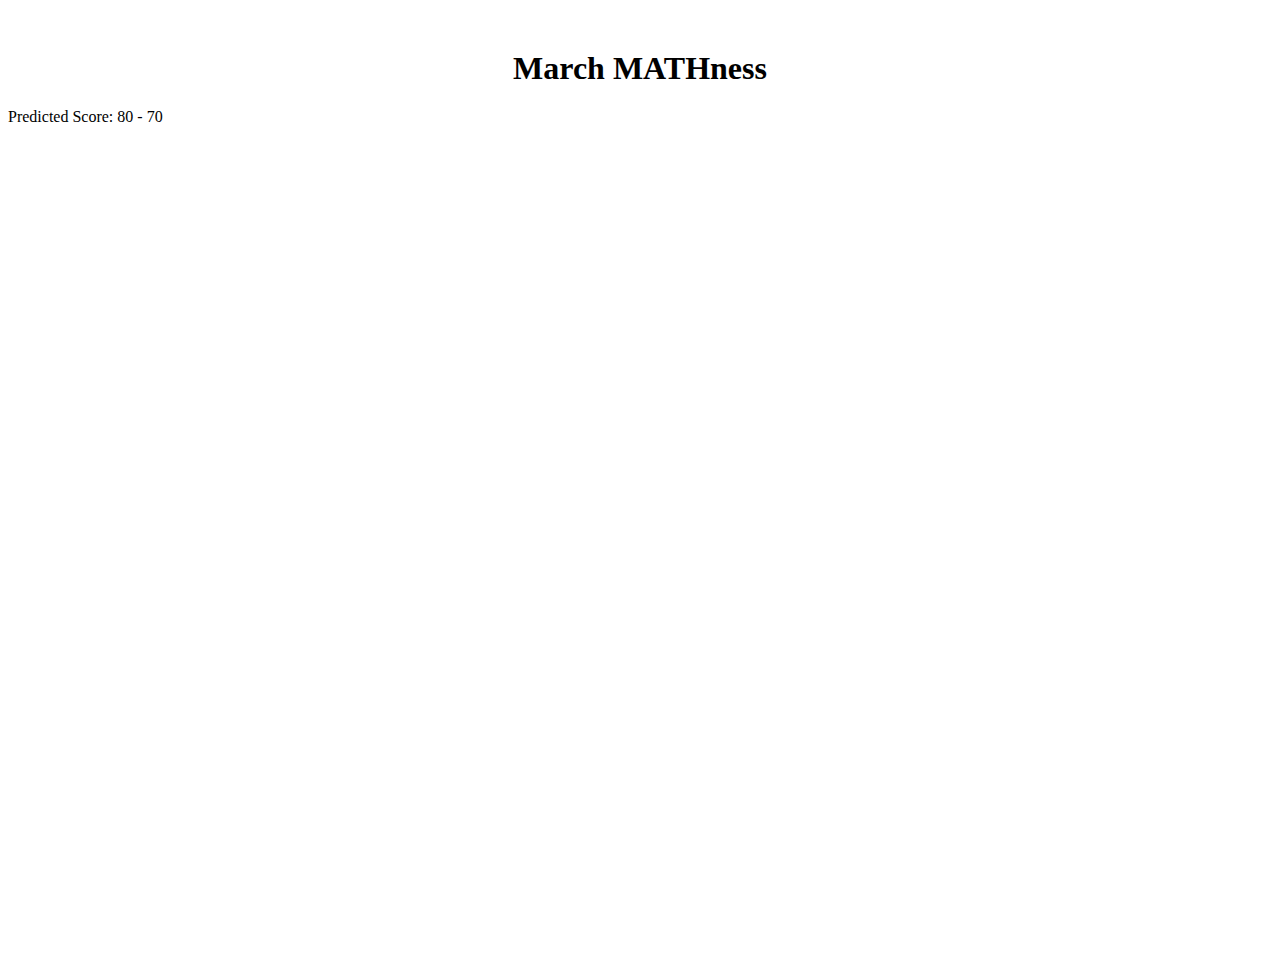
==== HTML/madness.html @ 0775f1bd "initial commit" ====
<!DOCTYPE html>
<html lang="en">
    <head>
        <meta charset="utf-8" />
        <title>My Test Graphs</title>
        <!-- import plugin script -->
        <script src='Chart.min.js'></script>
        <style>
            .header {
                margin-top: 50px;
                text-align: center;
            }
        </style>
    </head>
    <body>
        <center>
            <h1 class = "header">March MATHness</h1>
        </center>
        <p class="score"> Predicted Score: 80 - 70</p>
        <!-- line chart canvas element -->
        <canvas id="buyers" width="600" height="400"></canvas>
        <!-- line chart canvas element -->
        <canvas id="rating" width="600" height="400"></canvas>
        <!-- radar graph -->
        <canvas id="radar" width="600" height="400"></canvas>
        <script>
        // experience... % of Freshmen, Sophomore, etc. //  DO THIS
        // if win { conf coef * win margin * (27 - rank) }
        // if loss { 0 }
        // conf coef ----
        // total margin for conferences/team for conf coef // against all opponents or just conf?
        // win % against top 25 for the conf coef // done
        // win percentage against non conference teams // done
            // line chart data
            var kansas = [37,-6,51,19,7,33,6,33,15,42,13,25,28,3]; 
            var texas = [-6,11,-11,12,-6,7,10,66,2,12,2,-5,-8,3];
            var labels = [];
            for (var i = 1; i <= kansas.length; i++)
                labels.push("Game " + i.toString());
            var buyerData = {
                labels : labels,
                datasets : [
                {
                    fillColor : "rgba(0,0,255,0.4)",
                    strokeColor : "#ACC26D",
                    pointColor : "#fff",
                    pointStrokeColor : "rgba(250,0,0,0.3)", // auto fits to min/max
                    data : kansas, // for point for every label?
                    pointHitDetectionRadius : 5,
                    pointHighlightFill: "#fff",
                    pointHighlightStroke: "rgba(250,0,0,0.6)",
                },
                {
                    fillColor : "rgba(255,140,0,0.4)",
                    strokeColor : "#ACC26D",
                    pointColor : "#fff",
                    pointStrokeColor : "rgba(150,0,0,0.3)", // auto fits to min/max
                    data : texas, // for point for every label?
                    pointHighlightStroke: "rgba(150,0,0,0.6)",
                    pointHitDetectionRadius : 5
                }
                ]
            }
            // get line chart canvas
            var buyers = document.getElementById('buyers').getContext('2d');
            // draw line chart
            new Chart(buyers).Line(buyerData);

            var kansasDiff = [];
            var texasDiff = [];

            function total(arr) {
                var sum = 0;
                var arrDiff = [];
                for (var j = 0; j < arr.length; j++) {
                    arrDiff.push(sum);
                    sum += arr[j];
                }
                return arrDiff 
            }
            
            kansasDiff = total(kansas);
            texasDiff = total(texas);

            var ratingData = {
                labels : labels,
                datasets : [
                {
                    fillColor : "rgba(0,0,255,0.4)",
                    strokeColor : "#ACC26D",
                    pointColor : "#fff",
                    pointStrokeColor : "rgba(250,0,0,0.3)", // auto fits to min/max
                    data : kansasDiff, // for point for every label?
                    pointHitDetectionRadius : 5,
                    pointHighlightFill: "#fff",
                    pointHighlightStroke: "rgba(250,0,0,0.6)",
                },
                {
                    fillColor : "rgba(255,140,0,0.4)",
                    strokeColor : "#ACC26D",
                    pointColor : "#fff",
                    pointStrokeColor : "rgba(150,0,0,0.3)", // auto fits to min/max
                    data : texasDiff, // for point for every label?
                    pointHighlightStroke: "rgba(150,0,0,0.6)",
                    pointHitDetectionRadius : 5
                }
                ]
            }
            // get line chart canvas
            var rating = document.getElementById('rating').getContext('2d');
            // draw line chart
            new Chart(rating).Line(ratingData);

            var data = {
                labels: ["Points per Game","Rebounds per Game", "Assists per Game","Steals per Game", "Blocks per Game", "Turnovers per Game", "Field Goal %", "FT %", "3pt %"],
                datasets: [
                    {
                        label: "My First dataset",
                        fillColor: "rgba(220,220,220,0.2)",
                        strokeColor: "rgba(220,220,220,1)",
                        pointColor: "rgba(220,220,220,1)",
                        pointStrokeColor: "#fff",
                        pointHighlightFill: "#fff",
                        pointHighlightStroke: "rgba(220,220,220,1)",
                        data: [90, 39, 19, 9, 4, 11, 50.6, 71.7, 46.3] // Kansas
                    },
                    {
                        label: "My Second dataset",
                        fillColor: "rgba(151,187,205,0.2)",
                        strokeColor: "rgba(151,187,205,1)",
                        pointColor: "rgba(151,187,205,1)",
                        pointStrokeColor: "#fff",
                        pointHighlightFill: "#fff",
                        pointHighlightStroke: "rgba(151,187,205,1)",
                        data: [75, 37, 12, 5, 5, 12, 44.1, 62.5, 35.6] // texas
                    }
                ]
            };

            var myRadarChart = document.getElementById("radar").getContext("2d");
            new Chart(myRadarChart).Radar(data);
        </script>

    </body>
</html>
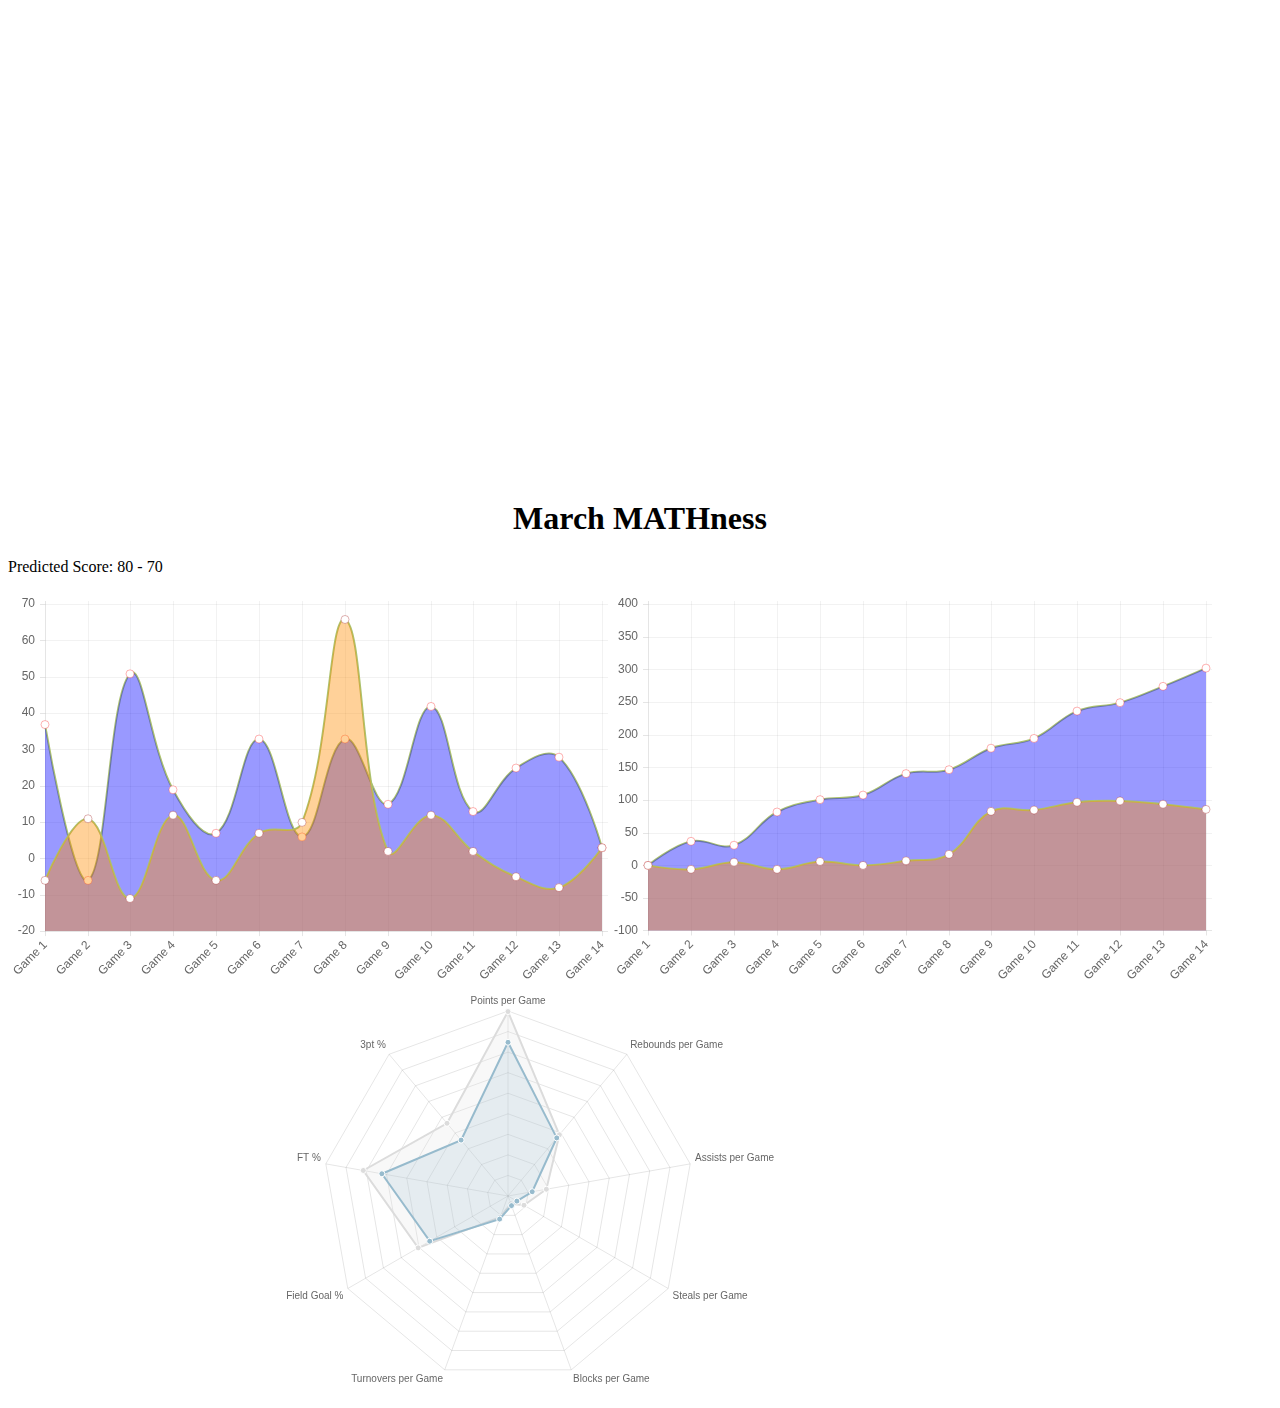
==== commit 51de567e: "more changes" ====
--- a/HTML/madness.html
+++ b/HTML/madness.html
@@ -7,7 +7,7 @@
         <script src='Chart.min.js'></script>
         <style>
             .header {
-                margin-top: 50px;
+                margin-top: 500px;
                 text-align: center;
             }
         </style>
@@ -22,16 +22,16 @@
         <!-- line chart canvas element -->
         <canvas id="rating" width="600" height="400"></canvas>
         <!-- radar graph -->
-        <canvas id="radar" width="600" height="400"></canvas>
+        <canvas id="radar" width="1000" height="400"></canvas>
         <script>
-        // experience... % of Freshmen, Sophomore, etc. //  DO THIS
+        // experience... % of Freshmen, Sophomore, etc. //  have this in experience script
         // if win { conf coef * win margin * (27 - rank) }
         // if loss { 0 }
         // conf coef ----
         // total margin for conferences/team for conf coef // against all opponents or just conf?
         // win % against top 25 for the conf coef // done
         // win percentage against non conference teams // done
-            // line chart data
+        // line chart data
             var kansas = [37,-6,51,19,7,33,6,33,15,42,13,25,28,3]; 
             var texas = [-6,11,-11,12,-6,7,10,66,2,12,2,-5,-8,3];
             var labels = [];
